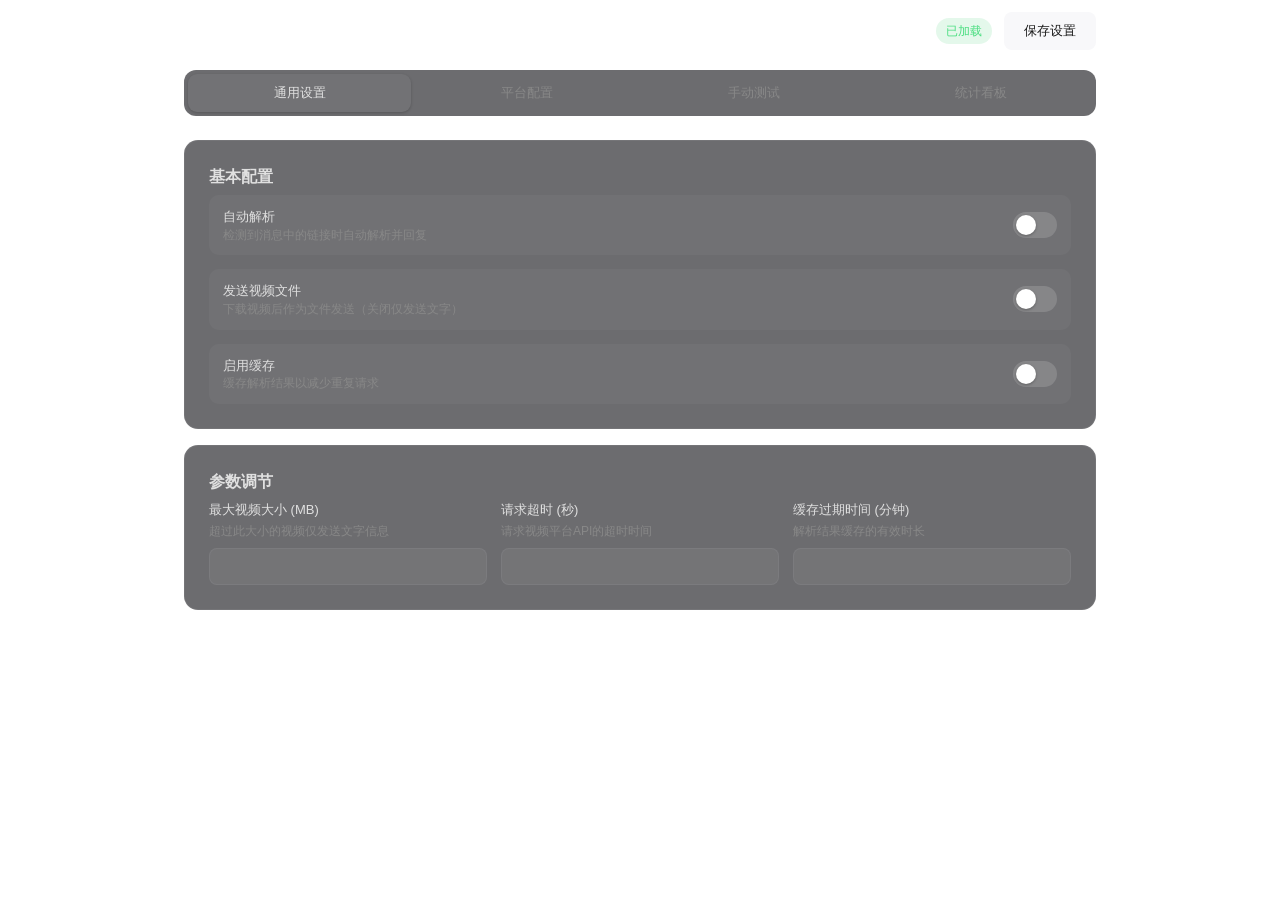
==== pages/settings/index.html @ e7053c54 "feat: 新增多平台视频解析插件，支持抖音/B站/小红书/快手/X平台 该插件实现了完整的多平台视频解析功能，包括： 1. 支持抖音、B站、小红书、快手、X(Twitter)五大平台的链接解析 2." ====
<!doctype html>
<html lang="zh-CN">
<head>
  <meta charset="utf-8" />
  <meta name="viewport" content="width=device-width, initial-scale=1.0" />
  <title>视频解析 - 设置</title>
  <link rel="stylesheet" href="./style.css" />
</head>
<body>
  <main>
    <div class="topbar">
      <span id="save-status" class="status-badge">已加载</span>
      <button id="btn-save" class="btn btn-primary">保存设置</button>
    </div>
    <nav class="tabs" role="tablist">
      <button class="tab active" role="tab" data-tab="general" aria-selected="true">通用设置</button>
      <button class="tab" role="tab" data-tab="platforms" aria-selected="false">平台配置</button>
      <button class="tab" role="tab" data-tab="test" aria-selected="false">手动测试</button>
      <button class="tab" role="tab" data-tab="stats" aria-selected="false">统计看板</button>
    </nav>

    <!-- Tab 1: 通用设置 -->
    <section class="tab-panel active" role="tabpanel" data-panel="general">
      <div class="panel-block">
        <h2>基本配置</h2>
        <div class="form-grid">
          <label class="form-item switch-item">
            <span>
              <strong>自动解析</strong>
              <small>检测到消息中的链接时自动解析并回复</small>
            </span>
            <input type="checkbox" id="auto_parse" />
          </label>
          <label class="form-item switch-item">
            <span>
              <strong>发送视频文件</strong>
              <small>下载视频后作为文件发送（关闭仅发送文字）</small>
            </span>
            <input type="checkbox" id="send_video_file" />
          </label>
          <label class="form-item switch-item">
            <span>
              <strong>启用缓存</strong>
              <small>缓存解析结果以减少重复请求</small>
            </span>
            <input type="checkbox" id="cache_enabled" />
          </label>
        </div>
      </div>

      <div class="panel-block">
        <h2>参数调节</h2>
        <div class="form-grid form-grid--2col">
          <label class="form-item">
            <strong>最大视频大小 (MB)</strong>
            <small>超过此大小的视频仅发送文字信息</small>
            <input type="number" id="max_video_size_mb" min="1" max="500" />
          </label>
          <label class="form-item">
            <strong>请求超时 (秒)</strong>
            <small>请求视频平台API的超时时间</small>
            <input type="number" id="request_timeout" min="5" max="120" />
          </label>
          <label class="form-item">
            <strong>缓存过期时间 (分钟)</strong>
            <small>解析结果缓存的有效时长</small>
            <input type="number" id="cache_ttl_minutes" min="1" max="1440" />
          </label>
        </div>
      </div>
    </section>

    <!-- Tab 2: 平台配置 -->
    <section class="tab-panel" role="tabpanel" data-panel="platforms" hidden>
      <div class="panel-block">
        <h2>启用平台</h2>
        <p class="section-desc">选择需要自动解析的视频平台</p>
        <div class="form-grid">
          <label class="form-item switch-item">
            <span>
              <strong>抖音</strong>
              <small>v.douyin.com / douyin.com</small>
            </span>
            <input type="checkbox" id="platform_douyin" />
          </label>
          <label class="form-item switch-item">
            <span>
              <strong>B站 (Bilibili)</strong>
              <small>bilibili.com / b23.tv</small>
            </span>
            <input type="checkbox" id="platform_bilibili" />
          </label>
          <label class="form-item switch-item">
            <span>
              <strong>小红书</strong>
              <small>xiaohongshu.com / xhslink.com</small>
            </span>
            <input type="checkbox" id="platform_xiaohongshu" />
          </label>
          <label class="form-item switch-item">
            <span>
              <strong>X (Twitter)</strong>
              <small>twitter.com / x.com</small>
            </span>
            <input type="checkbox" id="platform_twitter" />
          </label>
        </div>
      </div>

      <div class="panel-block">
        <h2>Cookie 配置</h2>
        <p class="section-desc">部分平台需要 Cookie 才能正常解析，从浏览器开发者工具获取</p>
        <div class="form-grid">
          <label class="form-item">
            <strong>X (Twitter) Cookie</strong>
            <small>用于提高 X 平台解析成功率</small>
            <textarea id="twitter_cookies" rows="3" placeholder="粘贴 Twitter Cookie..."></textarea>
          </label>
          <label class="form-item">
            <strong>小红书 Cookie</strong>
            <small>a1、web_session 等，从浏览器 Application → Cookies 获取</small>
            <textarea id="xiaohongshu_cookies" rows="3" placeholder="粘贴小红书 Cookie..."></textarea>
          </label>
        </div>
      </div>

      <div class="panel-block">
        <h2>第三方解析 API</h2>
        <p class="section-desc">部分平台反爬严格，可配置第三方 API 提高成功率。支持 <code>{url}</code> 占位符</p>
        <div class="form-grid">
          <label class="form-item">
            <strong>抖音解析 API</strong>
            <small>GET 请求，返回 JSON 含 title/author/video_url 字段</small>
            <input type="text" id="douyin_api_url" placeholder="https://api.example.com/?url={url}" />
          </label>
        </div>
      </div>
    </section>

    <!-- Tab 3: 手动测试 -->
    <section class="tab-panel" role="tabpanel" data-panel="test" hidden>
      <div class="panel-block">
        <h2>手动解析测试</h2>
        <div class="input-group">
          <input type="text" id="url-input" placeholder="输入视频链接进行测试..." />
          <select id="platform-select">
            <option value="">自动检测</option>
            <option value="douyin">抖音</option>
            <option value="bilibili">B站</option>
            <option value="xiaohongshu">小红书</option>
            <option value="twitter">X (Twitter)</option>
          </select>
          <button id="btn-parse" class="btn btn-primary">解析</button>
        </div>
        <div id="result-container" style="display:none;">
          <pre class="result-box" id="result-content"></pre>
        </div>
      </div>
    </section>

    <!-- Tab 4: 统计看板 -->
    <section class="tab-panel" role="tabpanel" data-panel="stats" hidden>
      <div class="panel-block">
        <div class="stats-header">
          <h2>解析统计</h2>
          <button id="btn-refresh-stats" class="btn btn-secondary">刷新</button>
        </div>
        <div class="stat-cards" id="summary-grid"></div>
      </div>

      <div class="panel-block">
        <h3>平台分布</h3>
        <div class="chart-bar" id="platform-chart"></div>
      </div>

      <div class="panel-block">
        <h3>缓存状态</h3>
        <div id="cache-info"></div>
        <div style="margin-top: 12px; display: flex; gap: 8px;">
          <button id="btn-clear-cache" class="btn btn-secondary">清除缓存</button>
          <button id="btn-reset-stats" class="btn btn-danger">重置统计</button>
        </div>
      </div>
    </section>
  </main>

  <script type="module" src="./app.js"></script>
</body>
</html>
---- pages/settings/style.css ----
/* 视频解析插件 - 设置页样式 */
/* 使用 CSS 变量兼容 AstrBot 调色盘透明主题 */

* { margin: 0; padding: 0; box-sizing: border-box; }

:root {
  --text-primary: #e0e0e0;
  --text-secondary: #888;
  --bg-card: rgba(30, 30, 35, 0.65);
  --bg-primary: rgba(255,255,255,0.04);
  --border-color: rgba(255,255,255,0.06);
  --theme-primary: #52c41a;
  --theme-primary-hover: #45a716;
  --text-shadow: none;
}

html, body {
  font-family: -apple-system, BlinkMacSystemFont, "Segoe UI", Roboto, "Helvetica Neue", sans-serif;
  font-size: 14px;
  line-height: 1.5;
  color: var(--text-primary, #e0e0e0);
  background: transparent;
  min-height: 100vh;
  text-shadow: var(--text-shadow, none);
}

/* ---- Topbar ---- */
.topbar {
  display: flex;
  justify-content: flex-end;
  align-items: center;
  gap: 12px;
  padding: 12px 0 0;
}

/* ---- Tabs ---- */
main {
  max-width: 960px;
  margin: 0 auto;
  padding: 0 24px 40px;
}

.tabs {
  display: flex;
  gap: 4px;
  margin: 20px 0 24px;
  padding: 4px;
  background: var(--bg-card, rgba(30, 30, 35, 0.5));
  border-radius: 12px;
  overflow-x: auto;
}

.tab {
  flex: 1;
  min-width: 100px;
  padding: 10px 16px;
  border: none;
  border-radius: 9px;
  background: transparent;
  color: var(--text-secondary, #888);
  font-size: 13px;
  font-weight: 500;
  cursor: pointer;
  transition: all 0.2s ease;
  white-space: nowrap;
}

.tab:hover {
  color: var(--text-primary, #e0e0e0);
  background: var(--bg-hover, rgba(255,255,255,0.06));
}

.tab.active {
  color: var(--text-primary, #fff);
  background: var(--bg-primary, rgba(255,255,255,0.1));
  box-shadow: 0 1px 3px rgba(0,0,0,0.2);
}

.tab-panel { display: none; }
.tab-panel.active { display: block; }

/* ---- Panel Blocks ---- */
.panel-block {
  background: var(--bg-card, rgba(30, 30, 35, 0.65));
  backdrop-filter: blur(12px);
  -webkit-backdrop-filter: blur(12px);
  border: 1px solid var(--border-color, rgba(255,255,255,0.06));
  border-radius: 14px;
  padding: 24px;
  margin-bottom: 16px;
}

.panel-block h2 {
  font-size: 16px;
  font-weight: 600;
  margin-bottom: 6px;
  color: var(--text-primary, #e0e0e0);
}

.panel-block h3 {
  font-size: 14px;
  font-weight: 600;
  margin-bottom: 12px;
  color: var(--text-primary, #e0e0e0);
}

.section-desc {
  font-size: 13px;
  color: var(--text-secondary, #888);
  margin-bottom: 16px;
}

.section-desc code {
  background: var(--bg-primary, rgba(255,255,255,0.08));
  padding: 2px 6px;
  border-radius: 4px;
  font-size: 12px;
}

/* ---- Form Grid ---- */
.form-grid {
  display: flex;
  flex-direction: column;
  gap: 14px;
}

.form-grid--2col {
  display: grid;
  grid-template-columns: repeat(auto-fit, minmax(240px, 1fr));
  gap: 14px;
}

.form-item {
  display: flex;
  flex-direction: column;
  gap: 4px;
}

.form-item strong {
  font-size: 13px;
  font-weight: 500;
  color: var(--text-primary, #e0e0e0);
}

.form-item small {
  font-size: 12px;
  color: var(--text-secondary, #888);
  line-height: 1.4;
}

.form-item input[type="text"],
.form-item input[type="number"],
.form-item textarea,
.form-item select {
  margin-top: 4px;
  padding: 10px 12px;
  border: 1px solid var(--border-color, rgba(255,255,255,0.12));
  border-radius: 8px;
  background: var(--bg-input, rgba(255,255,255,0.05));
  color: var(--text-primary, #e0e0e0);
  font-size: 13px;
  font-family: inherit;
  transition: border-color 0.2s ease, box-shadow 0.2s ease;
  outline: none;
}

.form-item input:focus,
.form-item textarea:focus,
.form-item select:focus {
  border-color: var(--theme-primary, #6366f1);
  box-shadow: 0 0 0 3px rgba(99, 102, 241, 0.15);
}

.form-item textarea {
  resize: vertical;
  min-height: 60px;
}

.form-item select {
  cursor: pointer;
}

/* ---- Switch Items ---- */
.switch-item {
  display: flex;
  flex-direction: row;
  justify-content: space-between;
  align-items: center;
  padding: 12px 14px;
  background: var(--bg-primary, rgba(255,255,255,0.03));
  border-radius: 10px;
  gap: 16px;
}

.switch-item span {
  display: flex;
  flex-direction: column;
}

.switch-item input[type="checkbox"] {
  width: 44px;
  height: 26px;
  appearance: none;
  -webkit-appearance: none;
  background: var(--bg-input, rgba(255,255,255,0.15));
  border-radius: 13px;
  position: relative;
  cursor: pointer;
  transition: background 0.2s ease;
  flex-shrink: 0;
}

.switch-item input[type="checkbox"]::after {
  content: '';
  position: absolute;
  top: 3px;
  left: 3px;
  width: 20px;
  height: 20px;
  border-radius: 50%;
  background: #fff;
  transition: transform 0.2s ease;
  box-shadow: 0 1px 3px rgba(0,0,0,0.3);
}

.switch-item input[type="checkbox"]:checked {
  background: var(--theme-primary, #6366f1);
}

.switch-item input[type="checkbox"]:checked::after {
  transform: translateX(18px);
}

/* ---- Buttons ---- */
.btn {
  padding: 10px 20px;
  border: none;
  border-radius: 8px;
  font-size: 13px;
  font-weight: 500;
  cursor: pointer;
  transition: all 0.2s ease;
  font-family: inherit;
}

.btn-primary {
  background: var(--theme-primary, #52c41a);
  color: #fff;
}

.btn-primary:hover {
  background: var(--theme-primary-hover, #45a716);
  box-shadow: 0 2px 8px rgba(82, 196, 26, 0.3);
}

/* 保存按钮单独配色 */
#btn-save.btn-primary {
  background: #f8f8fa;
  color: #1a1a1a;
}

#btn-save.btn-primary:hover {
  background: #e8e8ea;
  box-shadow: 0 2px 8px rgba(0,0,0,0.15);
}

.btn-secondary {
  background: var(--bg-primary, rgba(255,255,255,0.08));
  color: var(--text-primary, #e0e0e0);
}

.btn-secondary:hover {
  background: var(--bg-hover, rgba(255,255,255,0.14));
}

.btn-danger {
  background: rgba(220, 38, 38, 0.15);
  color: #f87171;
}

.btn-danger:hover {
  background: rgba(220, 38, 38, 0.25);
}

.btn:disabled {
  opacity: 0.5;
  cursor: not-allowed;
}

/* ---- Status Badge ---- */
.status-badge {
  font-size: 12px;
  padding: 4px 10px;
  border-radius: 20px;
  background: rgba(34, 197, 94, 0.12);
  color: #4ade80;
  font-weight: 500;
}

.status-badge.saved {
  background: rgba(34, 197, 94, 0.12);
  color: #4ade80;
}

.status-badge.error {
  background: rgba(239, 68, 68, 0.12);
  color: #f87171;
}

.status-badge.saving {
  background: rgba(250, 204, 21, 0.12);
  color: #facc15;
}

/* ---- Input Group ---- */
.input-group {
  display: flex;
  gap: 10px;
  flex-wrap: wrap;
  margin-bottom: 12px;
}

.input-group input {
  flex: 1;
  min-width: 200px;
  padding: 10px 14px;
  border: 1px solid var(--border-color, rgba(255,255,255,0.12));
  border-radius: 8px;
  background: var(--bg-input, rgba(255,255,255,0.05));
  color: var(--text-primary, #e0e0e0);
  font-size: 13px;
  outline: none;
  font-family: inherit;
}

.input-group input:focus {
  border-color: var(--theme-primary, #6366f1);
  box-shadow: 0 0 0 3px rgba(99, 102, 241, 0.15);
}

.input-group select {
  padding: 10px 14px;
  border: 1px solid var(--border-color, rgba(255,255,255,0.12));
  border-radius: 8px;
  background: var(--bg-input, rgba(255,255,255,0.05));
  color: var(--text-primary, #e0e0e0);
  font-size: 13px;
  cursor: pointer;
  outline: none;
}

/* ---- Result Box ---- */
.result-box {
  background: var(--bg-input, rgba(0,0,0,0.25));
  color: var(--text-primary, #d4d4d4);
  padding: 16px;
  border-radius: 10px;
  font-family: "SF Mono", "Fira Code", "Consolas", monospace;
  font-size: 12px;
  white-space: pre-wrap;
  word-break: break-all;
  max-height: 400px;
  overflow-y: auto;
  margin-top: 12px;
  line-height: 1.6;
}

/* ---- Stats ---- */
.stats-header {
  display: flex;
  justify-content: space-between;
  align-items: center;
  margin-bottom: 16px;
}

.stat-cards {
  display: grid;
  grid-template-columns: repeat(auto-fit, minmax(140px, 1fr));
  gap: 12px;
}

.stat-card {
  background: var(--bg-primary, rgba(255,255,255,0.04));
  border: 1px solid var(--border-color, rgba(255,255,255,0.06));
  border-radius: 12px;
  padding: 18px;
  text-align: center;
}

.stat-card .value {
  font-size: 28px;
  font-weight: 700;
  background: linear-gradient(135deg, var(--theme-primary, #6366f1), #a855f7);
  -webkit-background-clip: text;
  -webkit-text-fill-color: transparent;
  background-clip: text;
}

.stat-card .label {
  font-size: 12px;
  color: var(--text-secondary, #888);
  margin-top: 4px;
}

/* ---- Chart Bars ---- */
.chart-bar {
  margin-top: 8px;
}

.bar-row {
  display: flex;
  align-items: center;
  margin-bottom: 10px;
}

.bar-label {
  width: 90px;
  font-size: 13px;
  font-weight: 500;
  color: var(--text-primary, #e0e0e0);
}

.bar-track {
  flex: 1;
  height: 22px;
  background: var(--bg-primary, rgba(255,255,255,0.06));
  border-radius: 11px;
  overflow: hidden;
  margin: 0 12px;
}

.bar-fill {
  height: 100%;
  border-radius: 11px;
  transition: width 0.4s ease;
  min-width: 4px;
}

.color-dy { background: linear-gradient(90deg, #ff6b6b, #ff4757); }
.color-bl { background: linear-gradient(90deg, #ff69b4, #fb7299); }
.color-xhs { background: linear-gradient(90deg, #ff2d55, #ff3b30); }
.color-ks { background: linear-gradient(90deg, #ff6b35, #f57c00); }
.color-tw { background: linear-gradient(90deg, #1da1f2, #0d8bd9); }

.bar-count {
  width: 50px;
  font-size: 13px;
  font-weight: 600;
  color: var(--text-secondary, #888);
  text-align: right;
}

/* ---- Cache Info ---- */
.info-row {
  display: flex;
  justify-content: space-between;
  align-items: center;
  padding: 8px 0;
  border-bottom: 1px solid var(--border-color, rgba(255,255,255,0.05));
  font-size: 13px;
}

.info-label { color: var(--text-secondary, #888); }
.info-value { font-weight: 500; color: var(--text-primary, #e0e0e0); }

/* ---- Empty State ---- */
.empty-state {
  text-align: center;
  padding: 32px;
  color: var(--text-secondary, #666);
  font-size: 13px;
}

/* ---- Scrollbar ---- */
::-webkit-scrollbar {
  width: 6px;
  height: 6px;
}

::-webkit-scrollbar-track {
  background: transparent;
}

::-webkit-scrollbar-thumb {
  background: var(--border-color, rgba(255,255,255,0.15));
  border-radius: 3px;
}

::-webkit-scrollbar-thumb:hover {
  background: var(--text-secondary, rgba(255,255,255,0.25));
}

/* ---- Responsive ---- */
@media (max-width: 640px) {
  .page-header { padding: 12px 16px; }
  main { padding: 0 12px 32px; }
  .panel-block { padding: 18px; }

  .header-content {
    flex-direction: column;
    align-items: flex-start;
  }

  .tabs { gap: 2px; }
  .tab { padding: 8px 12px; font-size: 12px; }

  .input-group { flex-direction: column; }
  .input-group select { width: 100%; }
}
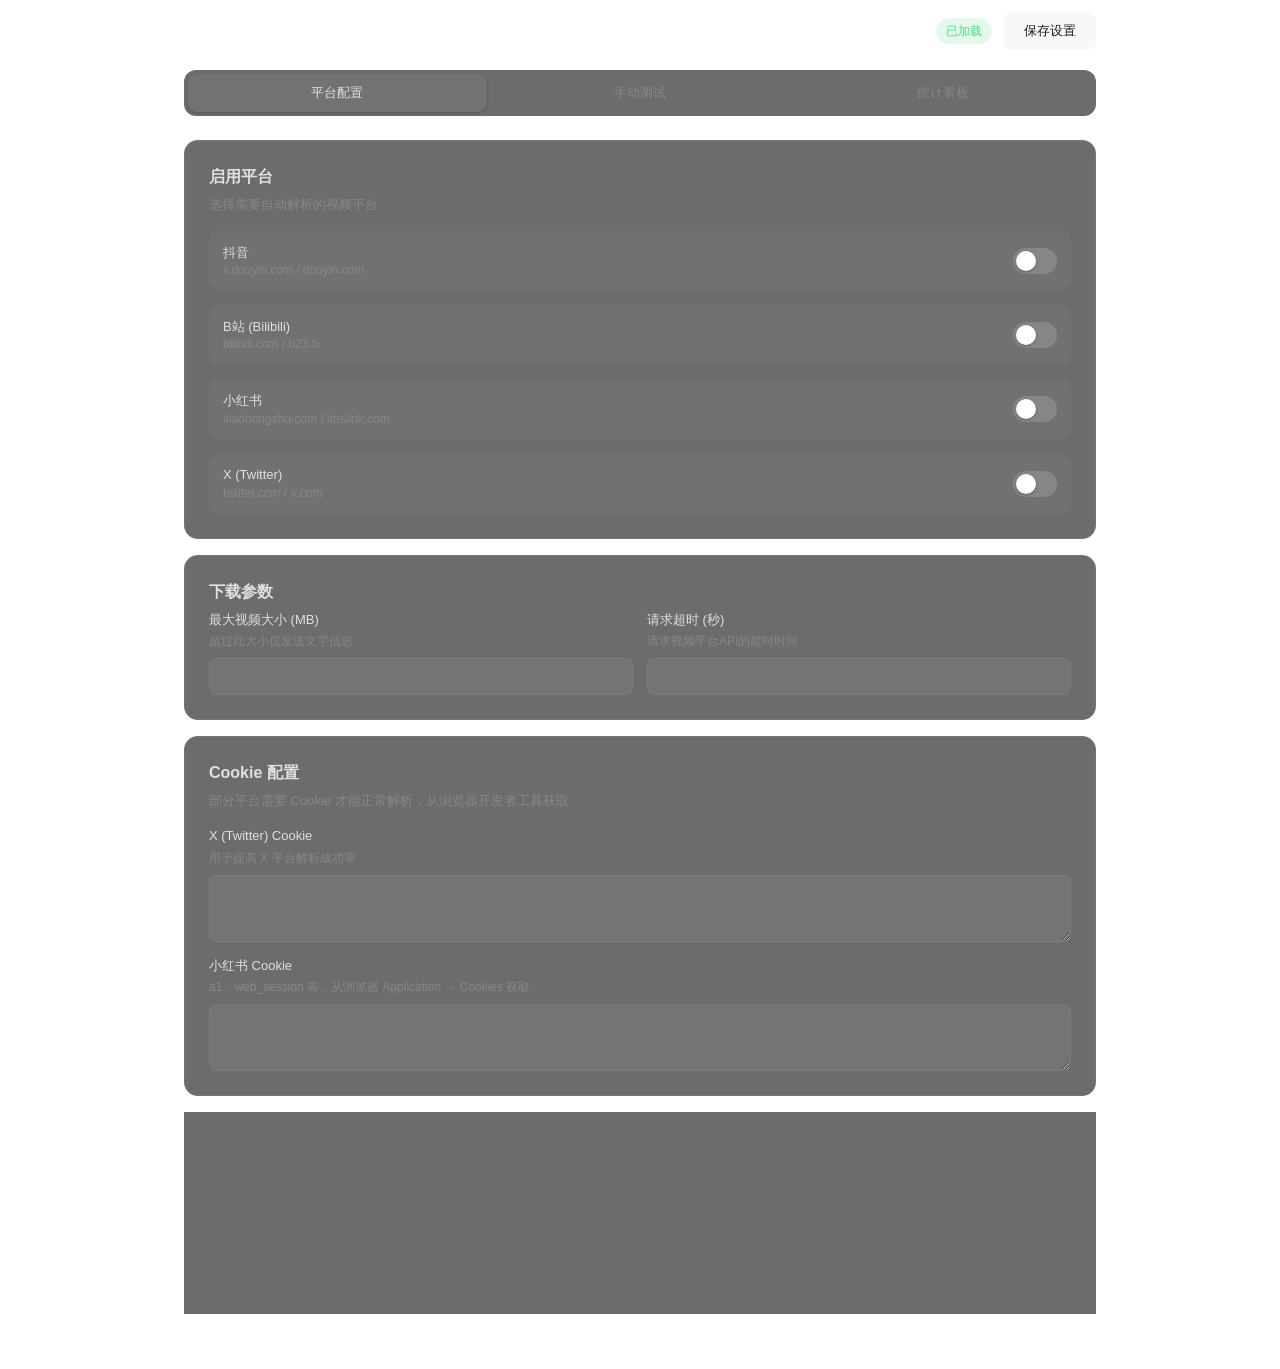
==== commit 5d138f88: "fix: 改用 filter.regex 匹配 URL 绕过 waking_check，简化配置为全自动解析缓存 - @filter.event_message_type 改为 @filter.reg" ====
--- a/pages/settings/index.html
+++ b/pages/settings/index.html
@@ -13,65 +13,13 @@
       <button id="btn-save" class="btn btn-primary">保存设置</button>
     </div>
     <nav class="tabs" role="tablist">
-      <button class="tab active" role="tab" data-tab="general" aria-selected="true">通用设置</button>
-      <button class="tab" role="tab" data-tab="platforms" aria-selected="false">平台配置</button>
+      <button class="tab active" role="tab" data-tab="platforms" aria-selected="true">平台配置</button>
       <button class="tab" role="tab" data-tab="test" aria-selected="false">手动测试</button>
       <button class="tab" role="tab" data-tab="stats" aria-selected="false">统计看板</button>
     </nav>
 
-    <!-- Tab 1: 通用设置 -->
-    <section class="tab-panel active" role="tabpanel" data-panel="general">
-      <div class="panel-block">
-        <h2>基本配置</h2>
-        <div class="form-grid">
-          <label class="form-item switch-item">
-            <span>
-              <strong>自动解析</strong>
-              <small>检测到消息中的链接时自动解析并回复</small>
-            </span>
-            <input type="checkbox" id="auto_parse" />
-          </label>
-          <label class="form-item switch-item">
-            <span>
-              <strong>发送视频文件</strong>
-              <small>下载视频后作为文件发送（关闭仅发送文字）</small>
-            </span>
-            <input type="checkbox" id="send_video_file" />
-          </label>
-          <label class="form-item switch-item">
-            <span>
-              <strong>启用缓存</strong>
-              <small>缓存解析结果以减少重复请求</small>
-            </span>
-            <input type="checkbox" id="cache_enabled" />
-          </label>
-        </div>
-      </div>
-
-      <div class="panel-block">
-        <h2>参数调节</h2>
-        <div class="form-grid form-grid--2col">
-          <label class="form-item">
-            <strong>最大视频大小 (MB)</strong>
-            <small>超过此大小的视频仅发送文字信息</small>
-            <input type="number" id="max_video_size_mb" min="1" max="500" />
-          </label>
-          <label class="form-item">
-            <strong>请求超时 (秒)</strong>
-            <small>请求视频平台API的超时时间</small>
-            <input type="number" id="request_timeout" min="5" max="120" />
-          </label>
-          <label class="form-item">
-            <strong>缓存过期时间 (分钟)</strong>
-            <small>解析结果缓存的有效时长</small>
-            <input type="number" id="cache_ttl_minutes" min="1" max="1440" />
-          </label>
-        </div>
-      </div>
-    </section>
-
-    <!-- Tab 2: 平台配置 -->
-    <section class="tab-panel" role="tabpanel" data-panel="platforms" hidden>
+    <!-- Tab 1: 平台配置 -->
+    <section class="tab-panel active" role="tabpanel" data-panel="platforms">
       <div class="panel-block">
         <h2>启用平台</h2>
         <p class="section-desc">选择需要自动解析的视频平台</p>
@@ -103,6 +51,22 @@
               <small>twitter.com / x.com</small>
             </span>
             <input type="checkbox" id="platform_twitter" />
+          </label>
+        </div>
+      </div>
+
+      <div class="panel-block">
+        <h2>下载参数</h2>
+        <div class="form-grid form-grid--2col">
+          <label class="form-item">
+            <strong>最大视频大小 (MB)</strong>
+            <small>超过此大小仅发送文字信息</small>
+            <input type="number" id="max_video_size_mb" min="1" max="500" />
+          </label>
+          <label class="form-item">
+            <strong>请求超时 (秒)</strong>
+            <small>请求视频平台API的超时时间</small>
+            <input type="number" id="request_timeout" min="5" max="120" />
           </label>
         </div>
       </div>
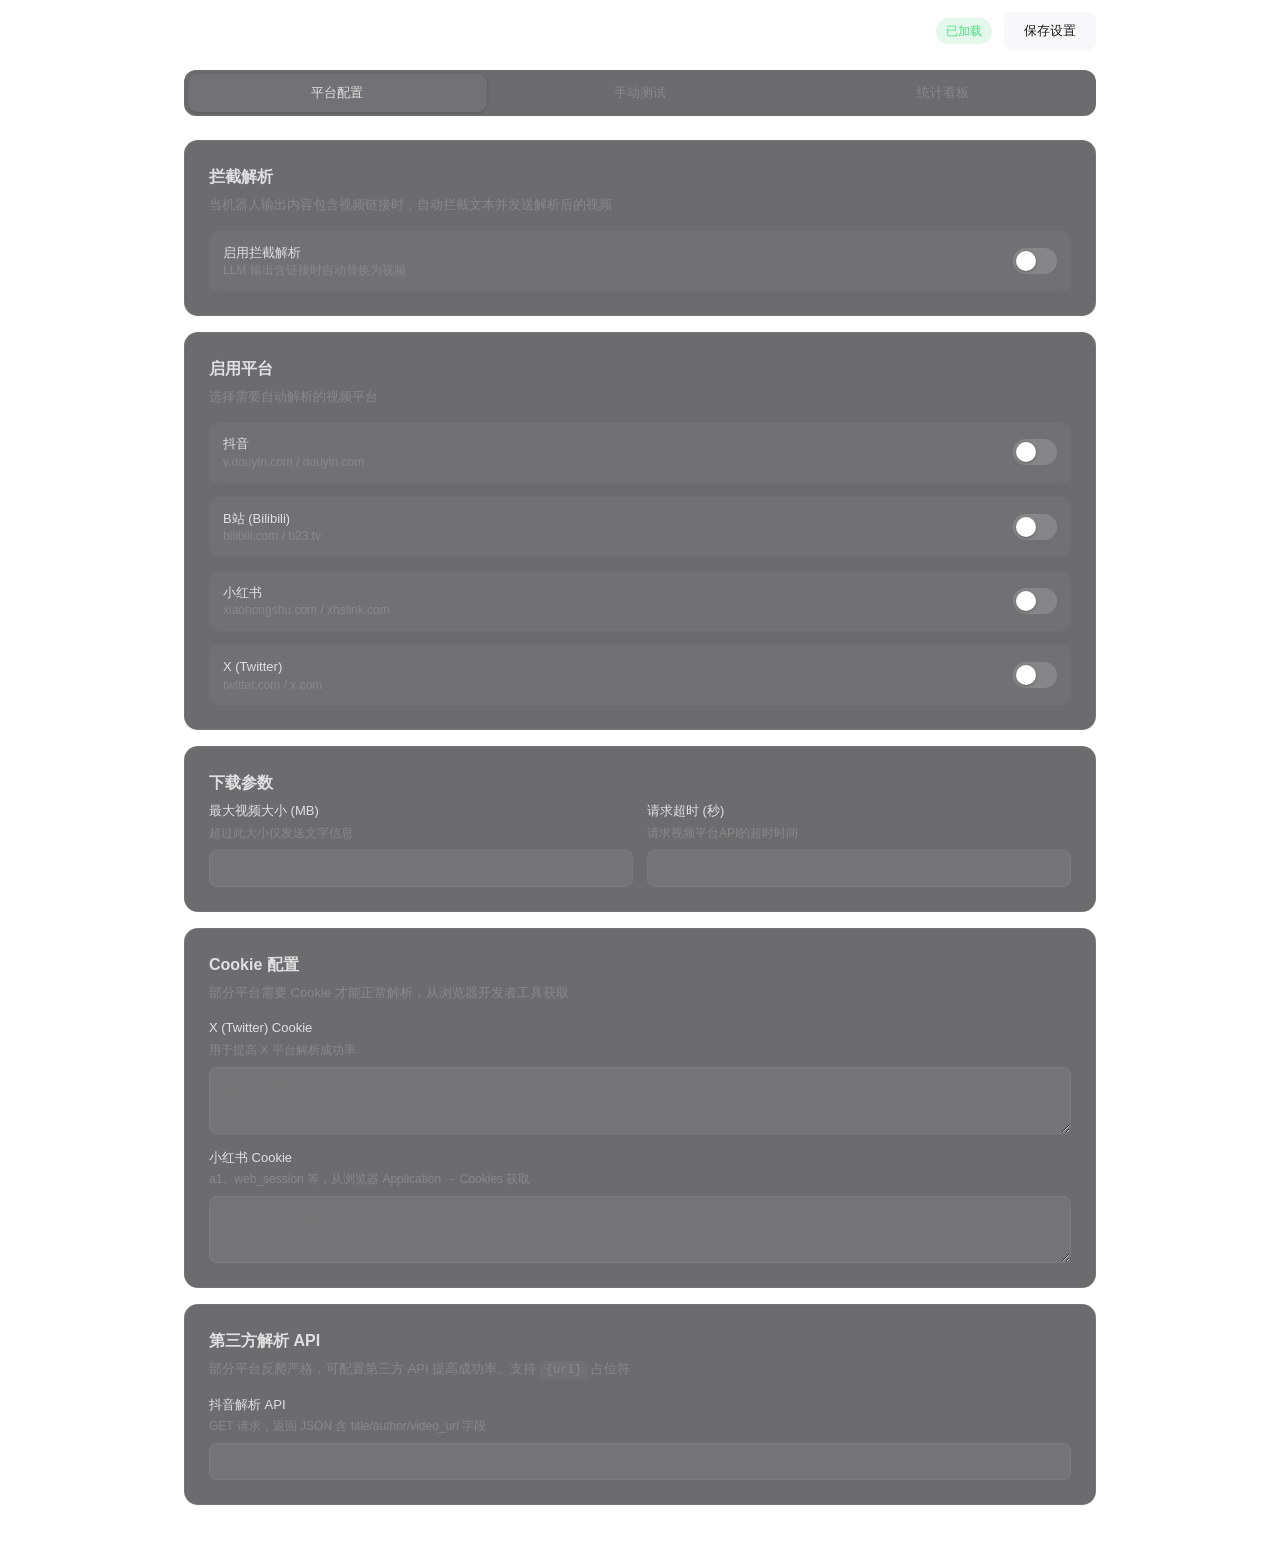
==== commit 2c9d6c37: "feat: WebUI 添加拦截解析开关 在平台配置页新增「拦截解析」开关，可控制 _on_decorating_result 钩子是否启用" ====
--- a/pages/settings/index.html
+++ b/pages/settings/index.html
@@ -20,6 +20,20 @@
 
     <!-- Tab 1: 平台配置 -->
     <section class="tab-panel active" role="tabpanel" data-panel="platforms">
+      <div class="panel-block">
+        <h2>拦截解析</h2>
+        <p class="section-desc">当机器人输出内容包含视频链接时，自动拦截文本并发送解析后的视频</p>
+        <div class="form-grid">
+          <label class="form-item switch-item">
+            <span>
+              <strong>启用拦截解析</strong>
+              <small>LLM 输出含链接时自动替换为视频</small>
+            </span>
+            <input type="checkbox" id="intercept_enabled" />
+          </label>
+        </div>
+      </div>
+
       <div class="panel-block">
         <h2>启用平台</h2>
         <p class="section-desc">选择需要自动解析的视频平台</p>
